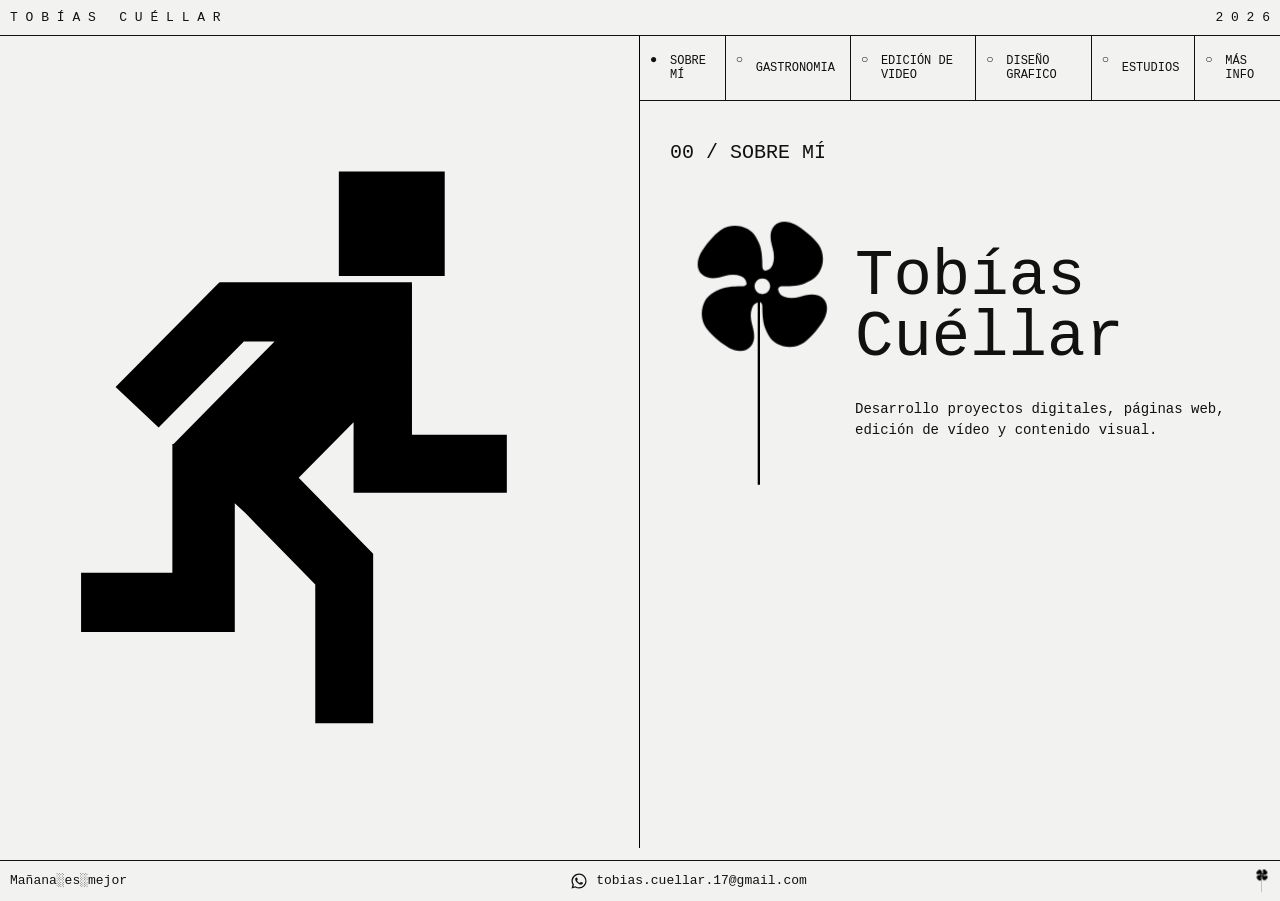
==== index.html @ 62a80a83 "ALL TYPE OF TEXT HOT FIX" ====
<!DOCTYPE html>
<html lang="es">

<head>
    <meta charset="UTF-8">
    <meta name="viewport" content="width=device-width, initial-scale=1.0">

    <title>Tobías — Portfolio</title>

    <link rel="stylesheet" href="style.css">
    <link rel="icon" type="image/png" href="favicon.png">
</head>

<body>

    <header class="header">

        <div class="header-left">
            T O B Í A S &nbsp; C U É L L A R
            </div>

            <div class="header-center">

                <span>"P l e a s e&nbsp;&nbsp;H o l d"</span>

                <span>&nbsp;"Mañana&nbsp;&nbsp;Es&nbsp;&nbsp;Mejor"</span>

            </div>

        <div class="header-right">
            2 0 2 6
        </div>

    </header>


    <main class="page">

        <section class="visual">
            <div class="character-container">
                <svg class="Character" viewBox="0 0 228 285">
                
                    <g id="cuerpo">
                    <path d="display:inline;opacity:1;stroke-width:0.285278" d="m 76.058001,79.867724 v 0.19378 l -0.203605,-0.19171 -39.483377,39.777926 16.346289,15.39234 32.399055,-32.64142 h 11.668021 l -38.848461,38.95525 h 0.01207 v 48.92466 H 23.257091 v 22.52989 h 49.002693 v -0.032 h 9.411828 v -48.8999 l 4.100525,3.83801 26.475903,26.99628 v 52.79678 h 21.99969 v -64.46015 h -0.16434 l 0.0791,-0.0703 -28.20551,-28.76051 20.85609,-21.16409 v 4.77491 h -0.0114 v 22.09012 h 58.24244 V 137.82747 H 148.9967 V 80.933274 h -0.0227 v -1.06557 z"/>
                    </g>
                    <g id="Trago">
                        <path d="m 211.94709,112.96432 -4.62091,0.0341 -8.71626,8.77208 -23.20117,0.032 15.93649,16.08067 v 26.08316 h -6.03891 v 4.6669 h 16.47032 v -4.6669 h -6.14175 v -25.81496 l 16.07602,-16.399 -8.45994,0.0119 z"/>
                    </g>
                    <g id="Cuerpo2">
                        <path d="m 76.010171,79.495564 v 0.19378 l -0.203605,-0.19171 -39.483377,39.777926 16.346289,15.39234 32.399055,-32.64142 h 11.668021 l -38.387836,38.95525 h -0.448552 v 48.92466 H 23.209261 v 22.52989 h 49.002693 v -0.032 h 9.411828 v -48.8999 l 4.100525,3.83801 26.475903,26.99628 v 52.79678 H 134.1999 V 182.6753 h -0.16434 l 0.0791,-0.0703 -28.20551,-28.76051 20.85609,-21.16409 v 4.77491 h -0.0114 v 22.09012 h 58.24244 V 137.45531 H 148.94887 V 80.561114 h -0.0227 v -1.06557 z"/>
                    </g>
                    <g id="Speaker">
                    <path d="m 185.35774,14.925192 -33.86668,22.121654 v 39.813087 l 33.86668,22.297871 z m -64.24726,22.110286 v 39.709734 h 28.15953 V 37.035478 Z">
                    </g>
                    <g id="Camera">
                        <path
                            d="m 180.1762,47.381573 v 1.495986 l -11.25598,5.18788 v -4.105951 c 2.74019,-3.018249 4.42165,-7.08638 4.42165,-11.555505 0,-9.293675 -7.27046,-16.852439 -16.20598,-16.852439 -4.87589,0 -9.25417,2.250435 -12.22783,5.803193 -2.97561,-3.552758 -7.35374,-5.803193 -12.22963,-5.803193 -8.93741,0 -16.20785,7.558764 -16.20785,16.850618 0,4.021193 1.36296,7.714909 3.63245,10.614681 h -3.63245 v 4.755141 h 5.39908 v 22.710162 h 47.05056 V 65.716937 l 11.25584,5.18788 v 1.495985 h 2.86513 V 47.381573 Z m -47.49777,-1.332247 c -4.0561,0 -7.35736,-3.430333 -7.35736,-7.64914 0,-4.218805 3.30126,-7.647164 7.35736,-7.647164 4.05599,0 7.35549,3.430332 7.35549,7.648987 0,4.218805 -3.2995,7.647317 -7.35549,7.647317 z m 24.45746,0 c -4.05613,0 -7.35735,-3.430333 -7.35735,-7.64914 0,-4.218805 3.29947,-7.649139 7.35735,-7.649139 4.056,0 7.35722,3.430334 7.35722,7.649139 0,4.218807 -3.30138,7.64914 -7.35722,7.64914 z"
                        />
                    
                        <rect
                            width="1.011163"
                            height="16.023045"
                            x="168.93257"
                            y="51.775162"
                            fill="white"
                        />
                    </g>
                    <g id="Cabesa">
                        <path style="display:inline;opacity:1;stroke-width:0.285278" d="m 121.15809,37.407783 v 39.709721 h 40.2378 V 37.407783 Z"/>
                    </g>
                    <g id="cabeza">
                        <path d="display:inline;stroke-width:0.285278" d="m 121.44129,37.472929 v 39.70972 h 40.2378 v -39.70972 z">
                    </g>
                    <g id="Boina">
                            <path
                                d="m 84.803928,108.5741 -18.942361,-1.1e-4 4.801857,-7.81071 -17.310506,-0.47814 4.485579,8.28892 -19.418963,3.3e-4 -2.3e-5,13.91528 46.384767,7e-5 z"
                                fill="black"
                                transform="rotate(-43.718109)"
                            />
                    </g>
                    <g id="Pallete">
                    
                            <path
                                d="m 205.15593,152.36953 -15.8206,-3.51937 5.39777,-5.49171 -15.89042,-11.60837 16.26974,-16.55289 31.71101,15.12774 -1.31095,1.33376 c 0,0 -9.97252,10.14608 -14.95877,15.21912 -1.79926,1.83059 -5.39778,5.49172 -5.39778,5.49172 z"
                                fill="black"
                            />
                    
                            <path
                                d="m 195.90974,145.49565 7.95716,1.18937 -1.57363,2.69787 -7.81318,-1.40189 z"
                                fill="white"
                            />
                    
                            <ellipse
                                cx="195.93228"
                                cy="124.45084"
                                rx="5.9891968"
                                ry="2.1778898"
                                fill="white"
                            />
                    
                            <ellipse
                                cx="202.15482"
                                cy="138.37376"
                                rx="6.066978"
                                ry="2.1001079"
                                fill="white"
                            />
                    
                            <ellipse
                                cx="210.39969"
                                cy="130.36224"
                                rx="6.066978"
                                ry="2.4112351"
                                fill="white"
                            />
                    
                            <ellipse
                                cx="194.09506"
                                cy="126.50004"
                                rx="2.2550008"
                                ry="0.88000029"
                                fill="white"
                            />
                    
                            <ellipse
                                cx="207.0822"
                                cy="132.10774"
                                rx="2.750001"
                                ry="1.1000004"
                                fill="white"
                            />
                    
                            <ellipse
                                cx="197.96487"
                                cy="140.16217"
                                rx="2.6950011"
                                ry="1.1000004"
                                fill="white"
                            />
                    
                    </g>
                    <g id="brush">
                    
                            <path
                                d="m -65.598366,107.80498 h 2.489017 v 8.71156 h -2.489017 z"
                                fill="white"
                                transform="rotate(-45)"
                            />
                    
                            <path
                                d="m -67.436615,102.81891 h 3.833127 v 32.78204 h -3.833127 z"
                                transform="rotate(-45)"
                            />
                    
                            <path
                            fill="black"
                            transform="rotate(-45)"
                            d="m -59.401846,94.143806 a 5.7496891,7.1089735 0 0 1 -5.749689,7.108974 5.7496891,7.1089735 0 0 1 -5.749689,-7.108974 5.7496891,7.1089735 0 0 1 5.749689,-7.108973 5.7496891,7.1089735 0 0 1 5.749689,7.108973 z"
                            />
                    
                    
                            <path
                                d="m -61.714475,107.27457 a 3.8937857,2.5737853 0 0 1 -3.893786,2.57378 3.8937857,2.5737853 0 0 1 -3.893786,-2.57378 3.8937857,2.5737853 0 0 1 3.893786,-2.57379 3.8937857,2.5737853 0 0 1 3.893786,2.57379 z"
                            />
                    
                            <path
                                d="m 14.363608,110.85723 c 0,0 -0.621351,-2.64747 0.652379,-4.49443 0.506601,-0.73459 1.537729,-2.19131 1.537729,-2.19131 l 2.136021,-3.91308 c 0,0 0.810912,2.44837 1.204939,3.67626 0.636921,1.98481 1.49964,2.0413 2.57477,2.63448 2.080559,1.14791 3.63625,4.21973 3.63625,4.21973"
                                fill="black"
                            />
                    
                    </g>
                </svg>
            </div>

        </section>

        <section class="content">
            <!-- BOTONES -->
            <nav class="works-nav">

                <button class="activo" data-character="Cabesa,cabeza,Cuerpo2,Cuerpo">
                    SOBRE MÍ
                </button>
            
                <button class="FuckingMolesto" data-character="Cabesa,cabeza,Cuerpo2,Cuerpo,Trago">
                    GASTRONOMIA
                </button>
            
                <button class="Grande" data-character="Camera,Cuerpo2,Cuerpo">
                    EDICIÓN DE VIDEO
                </button>
            
                <button class="Grande" data-character="Boina,Pallete,brush,Cabesa,cabeza,Cuerpo2,Cuerpo">
                    DISEÑO GRAFICO
                </button>
            
                <button data-character="Boina,Pallete,brush,Cabesa,cabeza,Cuerpo2,Cuerpo">
                    ESTUDIOS
                </button>
                
                <button data-character="Boina,Pallete,brush,Cabesa,cabeza,Cuerpo2,Cuerpo">
                    MÁS INFO
                </button>
            
            </nav>


            <!-- CONTENIDO -->

            <div class="works-content">

                <!-- SOBRE MÏ-->
                <article class="work activo">

                    <div class="work-number">
                        00 / SOBRE MÍ
                    </div>
                
                    <div class="about-layout">
                
                        <svg class="pinwheel" viewBox="157 5 35 65">
                
                            <g id="pinwheel">
                
                                <path
                                    id="wings"
                                    d="M188.0538,27.5479c-1.5898-1.3402-3.6892-.5929-4.8749-.2964-1.1859.2964-2.3282.4006-3.4257,0-.9996-.3649-1.2767-1.1016-1.353-1.7288.2657-.4835.683-.5226,1.0252-.5226.8304,0,3.1927,0,4.7365-.6464,2.1429-.8971,3.1808-1.7857,3.7947-3.8763.3719-1.5364.1352-3.1523-.7469-4.4683-1.0566-1.5759-3.7246-3.7003-5.1143-4.4116-1.2529-.6412-3.3534-1.0675-4.5474.349-1.3402,1.5897-.5929,3.689-.2964,4.8749.2964,1.1857.4006,2.3282,0,3.4255-.3651.9997-1.1017,1.2767-1.7291,1.353-.4832-.2655-.5223-.683-.5223-1.0252,0-.8304,0-3.1927-.6464-4.7365-.8971-2.1428-1.7857-3.1808-3.8763-3.7945-1.5364-.372-3.1523-.1354-4.4683.7469-1.5759,1.0564-3.7003,3.7244-4.4116,5.1141-.6412,1.2529-1.0675,3.3534.3488,4.5474,1.5898,1.3402,3.6892.593,4.875.2964,1.1857-.2964,2.3282-.4006,3.4255,0,.9996.3649,1.2767,1.1014,1.353,1.7288-.2657.4835-.683.5228-1.0252.5228-.8304,0-3.1927,0-4.7365.6463-2.1428.8971-3.1808,1.7857-3.7945,3.8763-.372,1.5366-.1354,3.1523.7468,4.4683,1.0566,1.5759,3.7246,3.7005,5.1143,4.4116,1.2529.6412,3.3534,1.0675,4.5474-.3488,1.3402-1.5898.5929-3.6892.2964-4.8749-.2964-1.1859-.4006-2.3282,0-3.4257.3649-.9996,1.1014-1.2767,1.7288-1.353.4835.2657.5228.6831.5228,1.0252,0,.8304,0,3.1927.6463,4.7366.8971,2.1428,1.7857,3.1806,3.8763,3.7945,1.5364.372,3.1523.1352,4.4683-.7469,1.5759-1.0564,3.7005-3.7246,4.4116-5.1143.6412-1.2527,1.0675-3.3534-.3488-4.5474ZM176.6846,25.0001c0,.9303-.7542,1.6845-1.6845,1.6845s-1.6847-.7542-1.6847-1.6845.7542-1.6847,1.6847-1.6847,1.6845.7542,1.6845,1.6847Z"
                                    class="wings"
                                />
                
                                <rect
                                    class="stick"
                                    x="174"
                                    y="27"
                                    width="0.5"
                                    height="41"
                                />
                
                            </g>
                
                        </svg>
                
                        <div class="about-text">
                
                            <h1>
                                Tobías Cuéllar
                            </h1>
                
                            <p>
                                Desarrollo proyectos digitales,
                                páginas web, edición de vídeo y
                                contenido visual.
                            </p>
                
                        </div>
                
                    </div>
                
                </article>


                <!-- Gastronomia -->
                <article class="work">

                    <div class="work-number">
                        01 / GASTRONOMIA
                    </div>

                    <div class="about-layout">
                
                        <svg class="pinwheel" viewBox="157 5 35 65">
                
                            <g id="pinwheel">
                
                                <path
                                    id="wings"
                                    d="M188.0538,27.5479c-1.5898-1.3402-3.6892-.5929-4.8749-.2964-1.1859.2964-2.3282.4006-3.4257,0-.9996-.3649-1.2767-1.1016-1.353-1.7288.2657-.4835.683-.5226,1.0252-.5226.8304,0,3.1927,0,4.7365-.6464,2.1429-.8971,3.1808-1.7857,3.7947-3.8763.3719-1.5364.1352-3.1523-.7469-4.4683-1.0566-1.5759-3.7246-3.7003-5.1143-4.4116-1.2529-.6412-3.3534-1.0675-4.5474.349-1.3402,1.5897-.5929,3.689-.2964,4.8749.2964,1.1857.4006,2.3282,0,3.4255-.3651.9997-1.1017,1.2767-1.7291,1.353-.4832-.2655-.5223-.683-.5223-1.0252,0-.8304,0-3.1927-.6464-4.7365-.8971-2.1428-1.7857-3.1808-3.8763-3.7945-1.5364-.372-3.1523-.1354-4.4683.7469-1.5759,1.0564-3.7003,3.7244-4.4116,5.1141-.6412,1.2529-1.0675,3.3534.3488,4.5474,1.5898,1.3402,3.6892.593,4.875.2964,1.1857-.2964,2.3282-.4006,3.4255,0,.9996.3649,1.2767,1.1014,1.353,1.7288-.2657.4835-.683.5228-1.0252.5228-.8304,0-3.1927,0-4.7365.6463-2.1428.8971-3.1808,1.7857-3.7945,3.8763-.372,1.5366-.1354,3.1523.7468,4.4683,1.0566,1.5759,3.7246,3.7005,5.1143,4.4116,1.2529.6412,3.3534,1.0675,4.5474-.3488,1.3402-1.5898.5929-3.6892.2964-4.8749-.2964-1.1859-.4006-2.3282,0-3.4257.3649-.9996,1.1014-1.2767,1.7288-1.353.4835.2657.5228.6831.5228,1.0252,0,.8304,0,3.1927.6463,4.7366.8971,2.1428,1.7857,3.1806,3.8763,3.7945,1.5364.372,3.1523.1352,4.4683-.7469,1.5759-1.0564,3.7005-3.7246,4.4116-5.1143.6412-1.2527,1.0675-3.3534-.3488-4.5474ZM176.6846,25.0001c0,.9303-.7542,1.6845-1.6845,1.6845s-1.6847-.7542-1.6847-1.6845.7542-1.6847,1.6847-1.6847,1.6845.7542,1.6845,1.6847Z"
                                    class="wings"
                                />
                
                                <rect
                                    class="stick"
                                    x="174"
                                    y="27"
                                    width="0.5"
                                    height="41"
                                />
                
                            </g>
                
                        </svg>
                
                        <div class="about-text">
                
                            <h2 class="Gastronomia">
                                Gastronomia
                                
                            </h2>
        
                            <p>
                                Creación de páginas utilizando
                                HTML, CSS y JavaScript.
                            </p>
                        </div>
                
                    </div>
                
                </article>


                <!-- VIDEO -->
                <article class="work">

                    <div class="work-number">
                        02 / VIDEO
                    </div>

                                    
                    <div class="about-layout">
                
                        <svg class="pinwheel" viewBox="157 5 35 65">
                
                            <g id="pinwheel">
                
                                <path
                                    id="wings"
                                    d="M188.0538,27.5479c-1.5898-1.3402-3.6892-.5929-4.8749-.2964-1.1859.2964-2.3282.4006-3.4257,0-.9996-.3649-1.2767-1.1016-1.353-1.7288.2657-.4835.683-.5226,1.0252-.5226.8304,0,3.1927,0,4.7365-.6464,2.1429-.8971,3.1808-1.7857,3.7947-3.8763.3719-1.5364.1352-3.1523-.7469-4.4683-1.0566-1.5759-3.7246-3.7003-5.1143-4.4116-1.2529-.6412-3.3534-1.0675-4.5474.349-1.3402,1.5897-.5929,3.689-.2964,4.8749.2964,1.1857.4006,2.3282,0,3.4255-.3651.9997-1.1017,1.2767-1.7291,1.353-.4832-.2655-.5223-.683-.5223-1.0252,0-.8304,0-3.1927-.6464-4.7365-.8971-2.1428-1.7857-3.1808-3.8763-3.7945-1.5364-.372-3.1523-.1354-4.4683.7469-1.5759,1.0564-3.7003,3.7244-4.4116,5.1141-.6412,1.2529-1.0675,3.3534.3488,4.5474,1.5898,1.3402,3.6892.593,4.875.2964,1.1857-.2964,2.3282-.4006,3.4255,0,.9996.3649,1.2767,1.1014,1.353,1.7288-.2657.4835-.683.5228-1.0252.5228-.8304,0-3.1927,0-4.7365.6463-2.1428.8971-3.1808,1.7857-3.7945,3.8763-.372,1.5366-.1354,3.1523.7468,4.4683,1.0566,1.5759,3.7246,3.7005,5.1143,4.4116,1.2529.6412,3.3534,1.0675,4.5474-.3488,1.3402-1.5898.5929-3.6892.2964-4.8749-.2964-1.1859-.4006-2.3282,0-3.4257.3649-.9996,1.1014-1.2767,1.7288-1.353.4835.2657.5228.6831.5228,1.0252,0,.8304,0,3.1927.6463,4.7366.8971,2.1428,1.7857,3.1806,3.8763,3.7945,1.5364.372,3.1523.1352,4.4683-.7469,1.5759-1.0564,3.7005-3.7246,4.4116-5.1143.6412-1.2527,1.0675-3.3534-.3488-4.5474ZM176.6846,25.0001c0,.9303-.7542,1.6845-1.6845,1.6845s-1.6847-.7542-1.6847-1.6845.7542-1.6847,1.6847-1.6847,1.6845.7542,1.6845,1.6847Z"
                                    class="wings"
                                />
                
                                <rect
                                    class="stick"
                                    x="174"
                                    y="27"
                                    width="0.5"
                                    height="41"
                                />
                
                            </g>
                
                        </svg>
                
                        <div class="about-text">
                
                            <h2>
                                Edición de vídeo
                            </h2>
                
                            <p>
                                Desarrollo proyectos digitales,
                                páginas web, edición de vídeo y
                                contenido visual.
                            </p>
                
                        </div>
                
                    </div>
                

                    <h2>
                        Edición de vídeo
                    </h2>

                    <p>
                        Edición de vídeos cortos,
                        anuncios y contenido para redes.
                    </p>

                </article>


                <!-- DESIGN -->
                <article class="work">

                    <div class="work-number">
                        03 / DESIGN
                    </div>

                                    
                    <div class="about-layout">
                
                        <svg class="pinwheel" viewBox="157 5 35 65">
                
                            <g id="pinwheel">
                
                                <path
                                    id="wings"
                                    d="M188.0538,27.5479c-1.5898-1.3402-3.6892-.5929-4.8749-.2964-1.1859.2964-2.3282.4006-3.4257,0-.9996-.3649-1.2767-1.1016-1.353-1.7288.2657-.4835.683-.5226,1.0252-.5226.8304,0,3.1927,0,4.7365-.6464,2.1429-.8971,3.1808-1.7857,3.7947-3.8763.3719-1.5364.1352-3.1523-.7469-4.4683-1.0566-1.5759-3.7246-3.7003-5.1143-4.4116-1.2529-.6412-3.3534-1.0675-4.5474.349-1.3402,1.5897-.5929,3.689-.2964,4.8749.2964,1.1857.4006,2.3282,0,3.4255-.3651.9997-1.1017,1.2767-1.7291,1.353-.4832-.2655-.5223-.683-.5223-1.0252,0-.8304,0-3.1927-.6464-4.7365-.8971-2.1428-1.7857-3.1808-3.8763-3.7945-1.5364-.372-3.1523-.1354-4.4683.7469-1.5759,1.0564-3.7003,3.7244-4.4116,5.1141-.6412,1.2529-1.0675,3.3534.3488,4.5474,1.5898,1.3402,3.6892.593,4.875.2964,1.1857-.2964,2.3282-.4006,3.4255,0,.9996.3649,1.2767,1.1014,1.353,1.7288-.2657.4835-.683.5228-1.0252.5228-.8304,0-3.1927,0-4.7365.6463-2.1428.8971-3.1808,1.7857-3.7945,3.8763-.372,1.5366-.1354,3.1523.7468,4.4683,1.0566,1.5759,3.7246,3.7005,5.1143,4.4116,1.2529.6412,3.3534,1.0675,4.5474-.3488,1.3402-1.5898.5929-3.6892.2964-4.8749-.2964-1.1859-.4006-2.3282,0-3.4257.3649-.9996,1.1014-1.2767,1.7288-1.353.4835.2657.5228.6831.5228,1.0252,0,.8304,0,3.1927.6463,4.7366.8971,2.1428,1.7857,3.1806,3.8763,3.7945,1.5364.372,3.1523.1352,4.4683-.7469,1.5759-1.0564,3.7005-3.7246,4.4116-5.1143.6412-1.2527,1.0675-3.3534-.3488-4.5474ZM176.6846,25.0001c0,.9303-.7542,1.6845-1.6845,1.6845s-1.6847-.7542-1.6847-1.6845.7542-1.6847,1.6847-1.6847,1.6845.7542,1.6845,1.6847Z"
                                    class="wings"
                                />
                
                                <rect
                                    class="stick"
                                    x="174"
                                    y="27"
                                    width="0.5"
                                    height="41"
                                />
                
                            </g>
                
                        </svg>
                
                        <div class="about-text">
                
                            <h2>
                                Diseño
                            </h2>
                
                            <p>
                                Desarrollo proyectos digitales,
                                páginas web, edición de vídeo y
                                contenido visual.
                            </p>
                
                        </div>
                
                    </div>
                

                    <h2>
                        Diseño
                    </h2>

                    <p>
                        Diseño gráfico, edición de imágenes
                        y creación de recursos visuales.
                    </p>

                </article>

            </div>

        </section>

    </main>


    <footer>
        <div>
            Mañana░es░mejor
        </div>
        <div class="contacto">
            <a class="whatsapp" href="">
        
                <svg viewBox="0 0 24 24" width="20" height="20">
                    
                    <path fill="currentColor" d="M12.04 2C6.51 2 2 6.51 2 12.04c0 1.77.46 3.5 1.34 5.04L2 22l5.08-1.33a10 10 0 0 0 4.96 1.33h.01C17.57 22 22 17.49 22 12.04 22 6.51 17.57 2 12.04 2zm0 18.33h-.01a8.3 8.3 0 0 1-4.23-1.16l-.3-.18-3.02.79.81-2.94-.2-.31a8.3 8.3 0 1 1 6.95 3.8zm4.55-6.22c-.25-.13-1.48-.73-1.71-.81-.23-.08-.4-.13-.57.13-.17.25-.65.81-.8.98-.15.17-.3.19-.55.06-.25-.13-1.05-.39-2-1.24-.74-.66-1.24-1.47-1.39-1.72-.15-.25-.02-.39.11-.52.12-.12.25-.3.38-.45.13-.15.17-.25.25-.42.08-.17.04-.32-.02-.45-.06-.13-.57-1.37-.78-1.88-.21-.5-.42-.43-.57-.44h-.49c-.17 0-.44.06-.67.32-.23.25-.88.86-.88 2.1s.9 2.44 1.02 2.61c.13.17 1.77 2.71 4.3 3.8.6.26 1.07.41 1.44.52.61.19 1.17.16 1.61.1.49-.07 1.48-.61 1.69-1.2.21-.59.21-1.1.15-1.2-.06-.11-.23-.17-.48-.3z"></path>
                </svg>
        
            </a>
        
            <a href="">
                tobias.cuellar.17@gmail.com
            </a>
        
        </div>
        <div class="pinwheel-container">
            <svg class="pinwheel" viewBox="120 -10 100 100">

                <g id="pinwheel">
                
                    <path
                        id="wings"
                        d="M188.0538,27.5479c-1.5898-1.3402-3.6892-.5929-4.8749-.2964-1.1859.2964-2.3282.4006-3.4257,0-.9996-.3649-1.2767-1.1016-1.353-1.7288.2657-.4835.683-.5226,1.0252-.5226.8304,0,3.1927,0,4.7365-.6464,2.1429-.8971,3.1808-1.7857,3.7947-3.8763.3719-1.5364.1352-3.1523-.7469-4.4683-1.0566-1.5759-3.7246-3.7003-5.1143-4.4116-1.2529-.6412-3.3534-1.0675-4.5474.349-1.3402,1.5897-.5929,3.689-.2964,4.8749.2964,1.1857.4006,2.3282,0,3.4255-.3651.9997-1.1017,1.2767-1.7291,1.353-.4832-.2655-.5223-.683-.5223-1.0252,0-.8304,0-3.1927-.6464-4.7365-.8971-2.1428-1.7857-3.1808-3.8763-3.7945-1.5364-.372-3.1523-.1354-4.4683.7469-1.5759,1.0564-3.7003,3.7244-4.4116,5.1141-.6412,1.2529-1.0675,3.3534.3488,4.5474,1.5898,1.3402,3.6892.593,4.875.2964,1.1857-.2964,2.3282-.4006,3.4255,0,.9996.3649,1.2767,1.1014,1.353,1.7288-.2657.4835-.683.5228-1.0252.5228-.8304,0-3.1927,0-4.7365.6463-2.1428.8971-3.1808,1.7857-3.7945,3.8763-.372,1.5366-.1354,3.1523.7468,4.4683,1.0566,1.5759,3.7246,3.7005,5.1143,4.4116,1.2529.6412,3.3534,1.0675,4.5474-.3488,1.3402-1.5898.5929-3.6892.2964-4.8749-.2964-1.1859-.4006-2.3282,0-3.4257.3649-.9996,1.1014-1.2767,1.7288-1.353.4835.2657.5228.6831.5228,1.0252,0,.8304,0,3.1927.6463,4.7366.8971,2.1428,1.7857,3.1806,3.8763,3.7945,1.5364.372,3.1523.1352,4.4683-.7469,1.5759-1.0564,3.7005-3.7246,4.4116-5.1143.6412-1.2527,1.0675-3.3534-.3488-4.5474ZM176.6846,25.0001c0,.9303-.7542,1.6845-1.6845,1.6845s-1.6847-.7542-1.6847-1.6845.7542-1.6847,1.6847-1.6847,1.6845.7542,1.6845,1.6847Z"
                        class="wings"
                        />
        
                    <rect
                        class="stick"
                        x="174"
                        y="27"
                        width="0.5"
                        height="41"
                        />
        
                </g>
            </svg>
            
        </div>
    </footer>


    <script>

        function mostrarSolo(...ids) {
    
            document.querySelectorAll(".Character g").forEach(elemento => {
                elemento.classList.add("oculto");
            });
    
            ids.forEach(id => {
                const elemento = document.getElementById(id);
    
                if (elemento) {
                    elemento.classList.remove("oculto");
                }
            });
        }
    
    
        // BOTONES DEL PORTFOLIO
    
        const botones = document.querySelectorAll(".works-nav button");
        const trabajos = document.querySelectorAll(".work");
    
        botones.forEach((boton, indice) => {
    
            boton.addEventListener("click", () => {
    
                // Quitar activo de todos
                botones.forEach(b => {
                    b.classList.remove("activo");
                });
    
                trabajos.forEach(trabajo => {
                    trabajo.classList.remove("activo");
                });
    
    
                // Activar botón
                boton.classList.add("activo");
    
                // Activar contenido
                if (trabajos[indice]) {
                    trabajos[indice].classList.add("activo");
                }
    
    
                // Cambiar personaje
                const partes = boton.dataset.character;
    
                if (partes) {
                    mostrarSolo(...partes.split(","));
                }
    
            });
    
        });
    
    
        // ESTADO INICIAL
    
        const primerBoton = document.querySelector(".works-nav button");
    
        if (primerBoton) {
            const partes = primerBoton.dataset.character;
    
            if (partes) {
                mostrarSolo(...partes.split(","));
            }
        }
    
    </script>

</body>

</html>
---- style.css ----
* {
    margin: 0;
    padding: 0;
    box-sizing: border-box;
}

body {
    background: #f2f2f0;
    color: #111;
    font-family: monospace;

    height: 100vh;
    margin: 0;

    display: grid;
    grid-template-rows: auto minmax(0, 1fr) auto;
}

.about-layout {
    display: grid;
    grid-template-columns: 180px 1fr;
    align-items: center;

    width: 100%;
    min-height: 300px;
}

.about-layout .pinwheel {
    width: 180px;
    height: 300px;
    margin-left: 0;
}
.about-text {
    padding-left: 5px;
}
.about-text h1 {
    margin-bottom: 30px;
}
/* CONTENEDOR PRINCIPAL */

.page {
    min-height: 0;
    min-width: 0;

    display: grid;
    grid-template-columns: 1fr 1fr;
}


/* COLUMNA DEL SVG */

.visual {
    display: flex;
    justify-content: center;
    align-items: center;

    position: relative;
}
.visual::after {
    content: "";
    position: absolute;
    right: 0;
    top: 0;
    bottom: 12px;
    width: 1px;
    background: #000;
}


/* PINWHEEL */

.pinwheel-container {
    position: relative;

    display: flex;
    justify-content: center;
    align-items: center;
}

.pinwheel {
    width: 70%;
    max-width: 500px;
    height: auto;
}

.wings {
    fill: black;

    transform-box: fill-box;
    transform-origin: center;

    animation: slow-down 3s ease-out forwards;
}


/* PERSONAJE */

.character-container {
    display: flex;
    justify-content: center;
    align-items: center;
}

.Character {
    width: 600px;
    height: auto;
}


/* OCULTAR PARTES DEL PERSONAJE */

.oculto {
    display: none;
}


/* ANIMACIÓN DEL PINWHEEL */

.pinwheel:hover .wings {
    animation: spin 1s linear infinite;
}

@keyframes spin {
    from {
        transform: rotate(0deg);
    }

    to {
        transform: rotate(360deg);
    }
}

@keyframes slow-down {
    from {
        transform: rotate(0deg);
    }

    to {
        transform: rotate(360deg);
    }
}


/* COLUMNA DERECHA */

.content {
    padding: 0px;
}


/* HEADER */

.header {
    display: flex;
    justify-content: space-between;
    align-items: center;

    padding-bottom: 0px;
    border-bottom: 1px solid #111;
}
.header-left{
    padding: 10px 10px;
}

.header-center {
    padding: 10x 10px;

    position: relative;
    height: 35px;

    min-width: 200px;
}

.header-center span {
    position: absolute;
    left: 10px;
    top: 10px;
    white-space: nowrap;

    opacity: 0;

    animation: cambiarTexto 6s infinite;
}

.header-center span:first-child {
    animation-delay: 0s;
}

.header-center span:last-child {
    animation-delay: 3s;
}

@keyframes cambiarTexto {

    0% {
        opacity: 0;
    }

    10% {
        opacity: 1;
    }

    40% {
        opacity: 1;
    }

    50% {
        opacity: 0;
    }

    100% {
        opacity: 0;
    }
}

.header-right{
    padding: 10px 10px;
}
.name {
    font-size: 30px;
    font-weight: bold;
}

.year {
    font-size: 30px;
}


/* BOTONES */

.works-nav {
    display: flex;
    border-bottom: 1px solid #111;
}

.works-nav button {
    position: relative;

    background: transparent;
    border: none;
    border-right: 1px solid #111;

    padding: 18px 15px 18px 30px;

    font-family: monospace;
    font-size: 12px;
    text-align: left;

    color: #111;
    cursor: pointer;

    transition:
        background 0.2s ease,
        color 0.2s ease;
}

.works-nav button:last-child {
    border-right: none;
}


/* CÍRCULO VACÍO */

.works-nav button::before {
    content: "○";

    position: absolute;
    left: 10px;
    top: 17px;

    font-size: 12px;

    transition: transform 0.2s ease;
}


/* SELECCIONADO */

.works-nav button.activo::before {
    content: "●";
}


/* HOVER */

.works-nav button:hover {
    background: #111;
    color: #f2f2f0;
}

.works-nav button:hover::before {
    content: "●";
    transform: scale(1.1);
}


/* CONTENIDO */

.works-content {
    padding-top: 10px;
}

.work {
    display: none;
}

.work.activo {
    display: block;
    padding: 30px;
}


/* TEXTO */


.work-number {
    font-size: 20px;
    margin-bottom: 30px;
}

.work h1 {
    font-size: clamp(32px, 5vw, 70px);
    font-weight: normal;
    line-height: 0.95;
    margin-bottom: 30px;
}

.work p {
    max-width: 450px;
    font-size: 14px;
    line-height: 1.5;
}


/*FOOTER*/
footer {
    display: flex;
    justify-content: space-between;
    align-items: center;

    width: 100%;
    height: 40px;

    padding: 0;
    margin: 0;

    border-top: 1px solid #111;
}

footer > div {
    margin: 10;
    padding: 10px 10px;
}

footer .pinwheel-container {
    margin: 0;
    padding: 0;
    height: 40px;
}

footer .pinwheel {
    width: 40px;
    height: 40px;
    display: block;
}
footer a {
    color: #111;
    text-decoration: none;
    transition: color 0.2s ease;
}

footer a:hover {
    color: #F15A22FF;
}

.contacto {
    display: flex;
    align-items: center;
    gap: 8px;
}

.whatsapp {
    width: 18px;
    height: 18px;
    color: #111;
    display: flex;
    transition: color 0.2s ease;
}

.whatsapp svg {
    width: 100%;
    height: 100%;
}

.whatsapp:hover {
    color: #F15A22FF;
}

.email {
    color: inherit;
    text-decoration: none;
}

.email:hover {
    color: #F15A22FF;
}

/* VERSION DE TELEFONOS */


@media (max-width: 700px) {

    /*PÁGINA*/

    body {
        min-height: 100vh;
        height: auto;

        display: flex;
        flex-direction: column;
    }

    .page {
        display: flex;
        flex-direction: column;

        width: 100%;
        min-height: 0;
        flex: 1;
    }


    /* =========================
    HEADER
       ========================= */

    .header {
        height: 45px;

        flex-shrink: 0;

        display: flex;
        align-items: center;

        border-bottom: 1px solid #111;
    }

    .header-left {
        padding: 10px;
    }

    .header-right {
        padding: 10px;
    }

    .name,
    .year {
        font-size: 16px;
    }

    .header-center {
        flex: 1;
        min-width: 0;
        height: 35px;

        padding: 0;

        overflow: hidden;
    }

    .header-center span {
        top: 10px;
        left: 50%;

        transform: translateX(-50%);

        font-size: 10px;
        white-space: nowrap;
    }


    /* =========================
    BLOQUE VISUAL
       ========================= */

    .visual {
        width: 100%;
        height: 320px;
        min-height: 320px;

        display: flex;
        justify-content: center;
        align-items: center;

        position: relative;

        border-bottom: 1px solid #111;
    }

    .visual::after {
        display: none;
    }

    .pinwheel-container {
        width: 100%;
        height: 100%;

        display: flex;
        justify-content: center;
        align-items: center;
    }

    .pinwheel {
        width: 230px;
        height: 230px;

        max-width: none;
    }


    /* =========================
    PERSONAJE
       ========================= */

    .character-container {
        width: 100%;
        height: 260px;
    
        display: flex;
        justify-content: center;
        align-items: center;

        overflow: visible;
        transform: translateY(10px);
    
    }
    
    .Character {
        width: 78%;
        max-width: 300px;
        height: auto;
    }

    /* =========================
    CONTENIDO
       ========================= */

    .content {
        width: 100%;
        padding: 0;
    }


    /* =========================
    NAVEGACIÓN
       ========================= */

    .works-nav {
        width: 100%;
    
        display: flex;
        flex-wrap: nowrap;
    
        border-bottom: 1px solid #111;
    }
    
    .works-nav button {
        flex: 1;
        min-width: 0;
    
        padding: 14px 4px 14px 18px;
    
        font-family: monospace;
        font-size: 9px;
        line-height: 1;
    
        white-space: nowrap;
    
        border-right: 1px solid #111;
    }

    .works-nav button.Grande {
        font-size: 9px;
        white-space: wrap;
    }
    .works-nav button.FuckingMolesto {
        font-size: 8px;
        white-space: wrap;
    }

    .works-nav button::before {
        left: 6px;
        top: 13px;
    
        font-size: 9px;
    }

    /* =========================
    WORK
       ========================= */

    .works-content {
        padding: 0;
    }

    .work {
        display: none;
    }

    .work.activo {
        display: block;

        padding: 30px 20px 40px;
    }

    .work-number {
        font-size: 15px;

        margin-bottom: 25px;
    }

    .work h1 {
        font-size: clamp(42px, 13vw, 65px);

        font-weight: normal;

        line-height: 0.9;

        margin-bottom: 30px;
    }

    .work p {
        width: 100%;
        max-width: 400px;

        font-size: 13px;

        line-height: 1.5;
    }


    /* =========================
    FOOTER
       ========================= */

    footer {
        width: 100%;
        height: 40px;

        flex-shrink: 0;

        border-top: 1px solid #111;
    }

    footer > div {
        margin: 0;
        padding: 10px;
    }

    footer .pinwheel-container {
        width: auto;
        height: 40px;
    }

    footer .pinwheel {
        width: 30px;
        height: 30px;
    }

    .contacto {
        gap: 6px;

        font-size: 10px;
    }

    .whatsapp {
        width: 16px;
        height: 16px;
    }
}
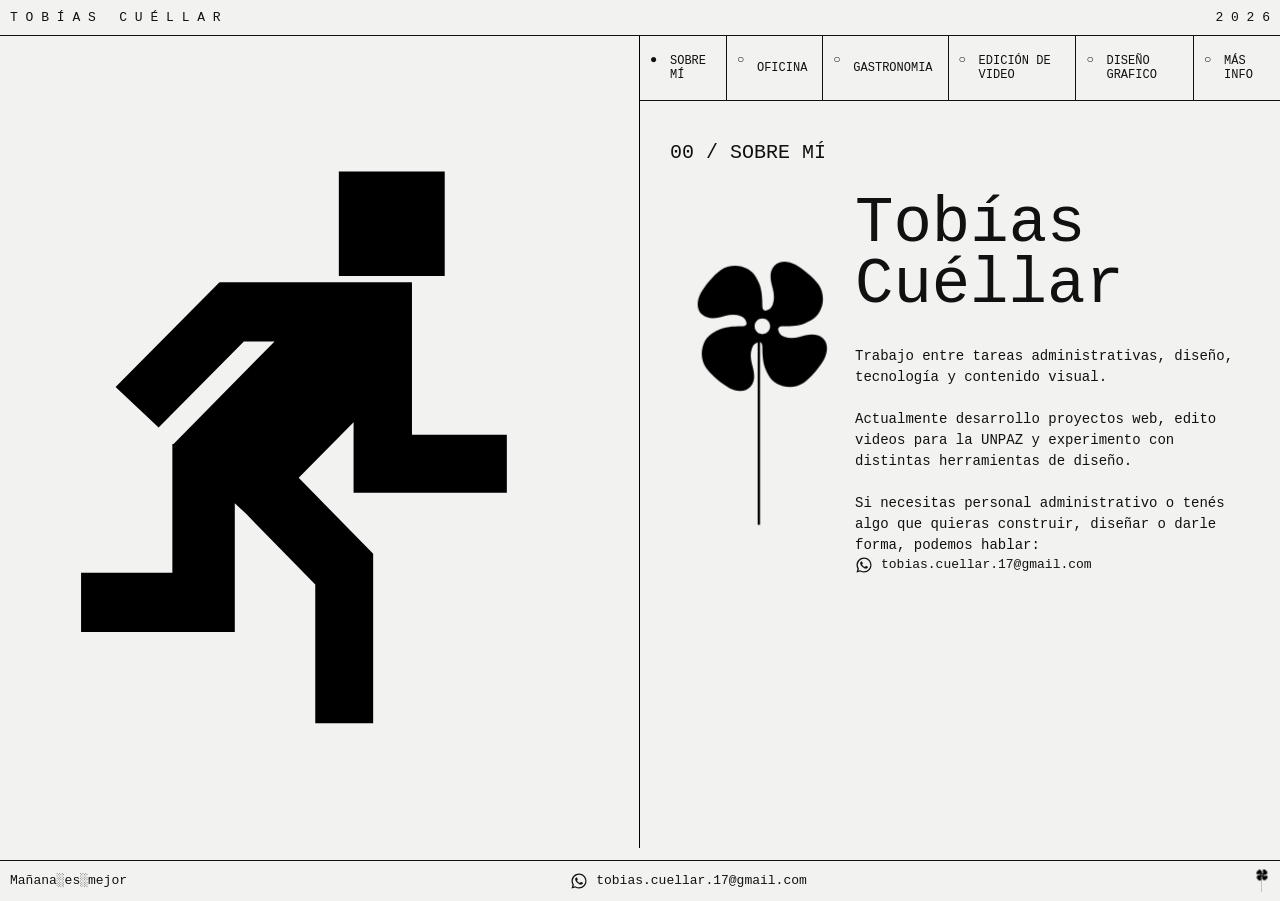
==== commit 3c15d6df: "about me description" ====
--- a/index.html
+++ b/index.html
@@ -180,6 +180,10 @@
 
                 <button class="activo" data-character="Cabesa,cabeza,Cuerpo2,Cuerpo">
                     SOBRE MÍ
+                </button>
+            
+                <button data-character="Boina,Pallete,brush,Cabesa,cabeza,Cuerpo2,Cuerpo">
+                    OFICINA
                 </button>
             
                 <button class="FuckingMolesto" data-character="Cabesa,cabeza,Cuerpo2,Cuerpo,Trago">
@@ -195,10 +199,6 @@
                 </button>
             
                 <button data-character="Boina,Pallete,brush,Cabesa,cabeza,Cuerpo2,Cuerpo">
-                    ESTUDIOS
-                </button>
-                
-                <button data-character="Boina,Pallete,brush,Cabesa,cabeza,Cuerpo2,Cuerpo">
                     MÁS INFO
                 </button>
             
@@ -247,11 +247,28 @@
                             </h1>
                 
                             <p>
-                                Desarrollo proyectos digitales,
-                                páginas web, edición de vídeo y
-                                contenido visual.
+                                Trabajo entre tareas administrativas, diseño, tecnología y contenido visual.<br>
+                                <br>
+                                Actualmente desarrollo proyectos web, edito videos para la UNPAZ y experimento con distintas herramientas de diseño.<br>
+                                <br>
+                                Si necesitas personal administrativo o tenés algo que quieras construir, diseñar o darle forma, podemos hablar:
                             </p>
-                
+
+                            <div class="contacto">
+                                <a class="whatsapp" href="https://wa.link/q6oalr" target="_blank">
+                            
+                                    <svg viewBox="0 0 24 24" width="20" height="20">
+                                        
+                                        <path fill="currentColor" d="M12.04 2C6.51 2 2 6.51 2 12.04c0 1.77.46 3.5 1.34 5.04L2 22l5.08-1.33a10 10 0 0 0 4.96 1.33h.01C17.57 22 22 17.49 22 12.04 22 6.51 17.57 2 12.04 2zm0 18.33h-.01a8.3 8.3 0 0 1-4.23-1.16l-.3-.18-3.02.79.81-2.94-.2-.31a8.3 8.3 0 1 1 6.95 3.8zm4.55-6.22c-.25-.13-1.48-.73-1.71-.81-.23-.08-.4-.13-.57.13-.17.25-.65.81-.8.98-.15.17-.3.19-.55.06-.25-.13-1.05-.39-2-1.24-.74-.66-1.24-1.47-1.39-1.72-.15-.25-.02-.39.11-.52.12-.12.25-.3.38-.45.13-.15.17-.25.25-.42.08-.17.04-.32-.02-.45-.06-.13-.57-1.37-.78-1.88-.21-.5-.42-.43-.57-.44h-.49c-.17 0-.44.06-.67.32-.23.25-.88.86-.88 2.1s.9 2.44 1.02 2.61c.13.17 1.77 2.71 4.3 3.8.6.26 1.07.41 1.44.52.61.19 1.17.16 1.61.1.49-.07 1.48-.61 1.69-1.2.21-.59.21-1.1.15-1.2-.06-.11-.23-.17-.48-.3z"></path>
+                                    </svg>
+                            
+                                </a>
+                            
+                                <a href="https://mail.google.com/mail/?view=cm&amp;fs=1&amp;to=tobias.cuellar.17@gmail.com" target="_blank">
+                                    tobias.cuellar.17@gmail.com
+                                </a>
+                            </div>
+                            
                         </div>
                 
                     </div>
@@ -259,7 +276,7 @@
                 </article>
 
 
-                <!-- Gastronomia -->
+                <!-- OFICINA -->
                 <article class="work">
 
                     <div class="work-number">
@@ -308,7 +325,7 @@
                 </article>
 
 
-                <!-- VIDEO -->
+                <!-- Gastronomia -->
                 <article class="work">
 
                     <div class="work-number">
@@ -369,7 +386,7 @@
                 </article>
 
 
-                <!-- DESIGN -->
+                <!-- VIDEO -->
                 <article class="work">
 
                     <div class="work-number">
@@ -429,6 +446,130 @@
 
                 </article>
 
+
+                <!-- DESIGN -->
+                <article class="work">
+
+                    <div class="work-number">
+                        04 / DISEÑO GRÁFICO
+                    </div>
+
+                                    
+                    <div class="about-layout">
+                
+                        <svg class="pinwheel" viewBox="157 5 35 65">
+                
+                            <g id="pinwheel">
+                
+                                <path
+                                    id="wings"
+                                    d="M188.0538,27.5479c-1.5898-1.3402-3.6892-.5929-4.8749-.2964-1.1859.2964-2.3282.4006-3.4257,0-.9996-.3649-1.2767-1.1016-1.353-1.7288.2657-.4835.683-.5226,1.0252-.5226.8304,0,3.1927,0,4.7365-.6464,2.1429-.8971,3.1808-1.7857,3.7947-3.8763.3719-1.5364.1352-3.1523-.7469-4.4683-1.0566-1.5759-3.7246-3.7003-5.1143-4.4116-1.2529-.6412-3.3534-1.0675-4.5474.349-1.3402,1.5897-.5929,3.689-.2964,4.8749.2964,1.1857.4006,2.3282,0,3.4255-.3651.9997-1.1017,1.2767-1.7291,1.353-.4832-.2655-.5223-.683-.5223-1.0252,0-.8304,0-3.1927-.6464-4.7365-.8971-2.1428-1.7857-3.1808-3.8763-3.7945-1.5364-.372-3.1523-.1354-4.4683.7469-1.5759,1.0564-3.7003,3.7244-4.4116,5.1141-.6412,1.2529-1.0675,3.3534.3488,4.5474,1.5898,1.3402,3.6892.593,4.875.2964,1.1857-.2964,2.3282-.4006,3.4255,0,.9996.3649,1.2767,1.1014,1.353,1.7288-.2657.4835-.683.5228-1.0252.5228-.8304,0-3.1927,0-4.7365.6463-2.1428.8971-3.1808,1.7857-3.7945,3.8763-.372,1.5366-.1354,3.1523.7468,4.4683,1.0566,1.5759,3.7246,3.7005,5.1143,4.4116,1.2529.6412,3.3534,1.0675,4.5474-.3488,1.3402-1.5898.5929-3.6892.2964-4.8749-.2964-1.1859-.4006-2.3282,0-3.4257.3649-.9996,1.1014-1.2767,1.7288-1.353.4835.2657.5228.6831.5228,1.0252,0,.8304,0,3.1927.6463,4.7366.8971,2.1428,1.7857,3.1806,3.8763,3.7945,1.5364.372,3.1523.1352,4.4683-.7469,1.5759-1.0564,3.7005-3.7246,4.4116-5.1143.6412-1.2527,1.0675-3.3534-.3488-4.5474ZM176.6846,25.0001c0,.9303-.7542,1.6845-1.6845,1.6845s-1.6847-.7542-1.6847-1.6845.7542-1.6847,1.6847-1.6847,1.6845.7542,1.6845,1.6847Z"
+                                    class="wings"
+                                />
+                
+                                <rect
+                                    class="stick"
+                                    x="174"
+                                    y="27"
+                                    width="0.5"
+                                    height="41"
+                                />
+                
+                            </g>
+                
+                        </svg>
+                
+                        <div class="about-text">
+                
+                            <h2>
+                                Diseño
+                            </h2>
+                
+                            <p>
+                                Desarrollo proyectos digitales,
+                                páginas web, edición de vídeo y
+                                contenido visual.
+                            </p>
+                
+                        </div>
+                
+                    </div>
+                
+
+                    <h2>
+                        Diseño
+                    </h2>
+
+                    <p>
+                        Diseño gráfico, edición de imágenes
+                        y creación de recursos visuales.
+                    </p>
+
+                </article>
+
+
+                <!-- Más info -->
+                <article class="work">
+
+                    <div class="work-number">
+                        05 / MÁS INFORMACÍON
+                    </div>
+
+                                    
+                    <div class="about-layout">
+                
+                        <svg class="pinwheel" viewBox="157 5 35 65">
+                
+                            <g id="pinwheel">
+                
+                                <path
+                                    id="wings"
+                                    d="M188.0538,27.5479c-1.5898-1.3402-3.6892-.5929-4.8749-.2964-1.1859.2964-2.3282.4006-3.4257,0-.9996-.3649-1.2767-1.1016-1.353-1.7288.2657-.4835.683-.5226,1.0252-.5226.8304,0,3.1927,0,4.7365-.6464,2.1429-.8971,3.1808-1.7857,3.7947-3.8763.3719-1.5364.1352-3.1523-.7469-4.4683-1.0566-1.5759-3.7246-3.7003-5.1143-4.4116-1.2529-.6412-3.3534-1.0675-4.5474.349-1.3402,1.5897-.5929,3.689-.2964,4.8749.2964,1.1857.4006,2.3282,0,3.4255-.3651.9997-1.1017,1.2767-1.7291,1.353-.4832-.2655-.5223-.683-.5223-1.0252,0-.8304,0-3.1927-.6464-4.7365-.8971-2.1428-1.7857-3.1808-3.8763-3.7945-1.5364-.372-3.1523-.1354-4.4683.7469-1.5759,1.0564-3.7003,3.7244-4.4116,5.1141-.6412,1.2529-1.0675,3.3534.3488,4.5474,1.5898,1.3402,3.6892.593,4.875.2964,1.1857-.2964,2.3282-.4006,3.4255,0,.9996.3649,1.2767,1.1014,1.353,1.7288-.2657.4835-.683.5228-1.0252.5228-.8304,0-3.1927,0-4.7365.6463-2.1428.8971-3.1808,1.7857-3.7945,3.8763-.372,1.5366-.1354,3.1523.7468,4.4683,1.0566,1.5759,3.7246,3.7005,5.1143,4.4116,1.2529.6412,3.3534,1.0675,4.5474-.3488,1.3402-1.5898.5929-3.6892.2964-4.8749-.2964-1.1859-.4006-2.3282,0-3.4257.3649-.9996,1.1014-1.2767,1.7288-1.353.4835.2657.5228.6831.5228,1.0252,0,.8304,0,3.1927.6463,4.7366.8971,2.1428,1.7857,3.1806,3.8763,3.7945,1.5364.372,3.1523.1352,4.4683-.7469,1.5759-1.0564,3.7005-3.7246,4.4116-5.1143.6412-1.2527,1.0675-3.3534-.3488-4.5474ZM176.6846,25.0001c0,.9303-.7542,1.6845-1.6845,1.6845s-1.6847-.7542-1.6847-1.6845.7542-1.6847,1.6847-1.6847,1.6845.7542,1.6845,1.6847Z"
+                                    class="wings"
+                                />
+                
+                                <rect
+                                    class="stick"
+                                    x="174"
+                                    y="27"
+                                    width="0.5"
+                                    height="41"
+                                />
+                
+                            </g>
+                
+                        </svg>
+                
+                        <div class="about-text">
+                
+                            <h2>
+                                Diseño
+                            </h2>
+                
+                            <p>
+                                Desarrollo proyectos digitales,
+                                páginas web, edición de vídeo y
+                                contenido visual.
+                            </p>
+                
+                        </div>
+                
+                    </div>
+                
+
+                    <h2>
+                        Diseño
+                    </h2>
+
+                    <p>
+                        Diseño gráfico, edición de imágenes
+                        y creación de recursos visuales.
+                    </p>
+
+                </article>
+
+
+                
             </div>
 
         </section>
@@ -441,7 +582,7 @@
             Mañana░es░mejor
         </div>
         <div class="contacto">
-            <a class="whatsapp" href="">
+            <a class="whatsapp" href="https://wa.link/q6oalr" target="_blank">
         
                 <svg viewBox="0 0 24 24" width="20" height="20">
                     
@@ -450,7 +591,7 @@
         
             </a>
         
-            <a href="">
+            <a href="https://mail.google.com/mail/?view=cm&amp;fs=1&amp;to=tobias.cuellar.17@gmail.com" target="_blank">
                 tobias.cuellar.17@gmail.com
             </a>
         
--- a/style.css
+++ b/style.css
@@ -35,6 +35,17 @@
 }
 .about-text h1 {
     margin-bottom: 30px;
+}
+
+.about-text a {
+    color: #111;
+    text-decoration: none;
+    border: none;
+    transition: color 0.2s ease;
+}
+
+.about-text a:hover {
+    color: #F15A22;
 }
 /* CONTENEDOR PRINCIPAL */
 
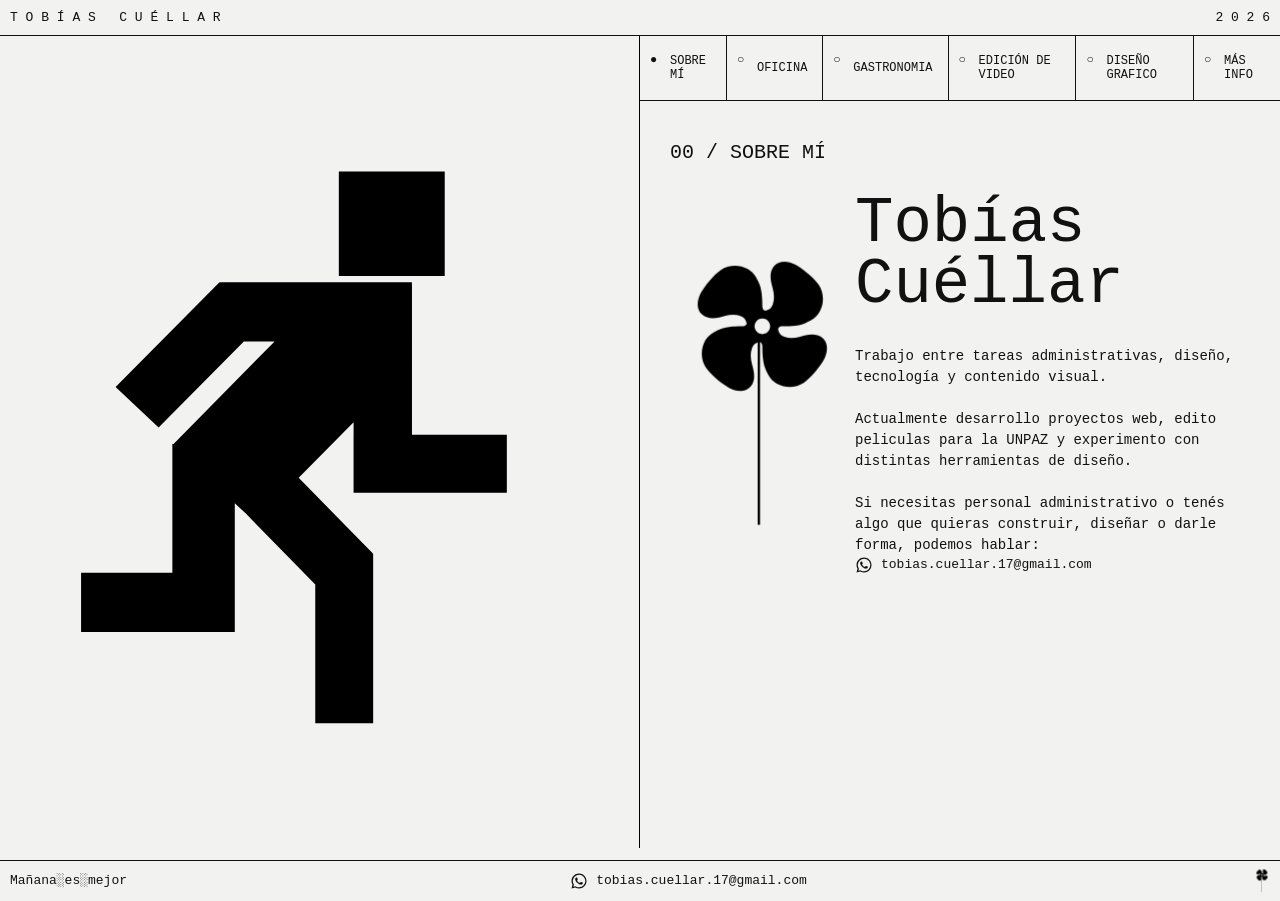
==== commit 5ddca84f: "About me more text" ====
--- a/index.html
+++ b/index.html
@@ -249,7 +249,7 @@
                             <p>
                                 Trabajo entre tareas administrativas, diseño, tecnología y contenido visual.<br>
                                 <br>
-                                Actualmente desarrollo proyectos web, edito videos para la UNPAZ y experimento con distintas herramientas de diseño.<br>
+                                Actualmente desarrollo proyectos web, edito peliculas para la UNPAZ y experimento con distintas herramientas de diseño.<br>
                                 <br>
                                 Si necesitas personal administrativo o tenés algo que quieras construir, diseñar o darle forma, podemos hablar:
                             </p>
@@ -269,9 +269,8 @@
                                 </a>
                             </div>
                             
-                        </div>
-                
-                    </div>
+
+                            
                 
                 </article>
 
@@ -280,7 +279,7 @@
                 <article class="work">
 
                     <div class="work-number">
-                        01 / GASTRONOMIA
+                        01 / OFICINA
                     </div>
 
                     <div class="about-layout">
@@ -543,13 +542,46 @@
                         <div class="about-text">
                 
                             <h2>
-                                Diseño
+                                Estudios: 
                             </h2>
-                
-                            <p>
-                                Desarrollo proyectos digitales,
-                                páginas web, edición de vídeo y
-                                contenido visual.
+                            <br>
+
+                            <h3>
+                                &nbsp;&nbsp;Colegio Secundario Dr Ernesto Miguel Araoz: 
+                            </h3>
+
+                            <p>
+                                &nbsp;&nbsp;&nbsp;&nbsp;bachillerato en biologia
+                            </p>
+                <br>
+                            
+                            <h3>
+                                &nbsp;&nbsp;Universidad Católica de Salta: 
+                            </h3>
+
+                            <p>
+                                &nbsp;&nbsp;&nbsp;&nbsp;Diplomatura en gestión integral mineral
+                            </p>
+                
+                            <br>
+                            
+                            <h3>
+                                &nbsp;&nbsp;Fundación Piksal: 
+                            </h3>
+
+                            <p>
+                                &nbsp;&nbsp;&nbsp;&nbsp;Operación segura de Retroexcavadora 
+                                <br>
+                                &nbsp;&nbsp;&nbsp;&nbsp;Operación segura de Pala cargadora Frontal
+                            </p>
+                
+                            <br>
+                            <h3>
+                                &nbsp;&nbsp;CS50: Introduction to Computer Science: 
+                            </h3>
+
+                            <p>
+                                &nbsp;&nbsp;&nbsp;&nbsp;An introduction to the intellectual enterprises <br>&nbsp;&nbsp;&nbsp;of computer science and the art of programming.
                             </p>
                 
                         </div>
@@ -558,13 +590,38 @@
                 
 
                     <h2>
-                        Diseño
+                        Manejo de programas: 
                     </h2>
 
                     <p>
-                        Diseño gráfico, edición de imágenes
-                        y creación de recursos visuales.
+                        &nbsp;&nbsp;
+                        Microsoft Office,
+                        Google Workspace,
+                        DaVinci Resolve,
+                        base de datos,
+                        PhotoShop,
+                        InkScape,
+                        FL Studio,
+                        entre otros...
                     </p>
+
+                    <br><br>
+
+                    <h2>
+                        "Soft Skills": 
+                    </h2>
+
+                    <p>
+                        &nbsp;&nbsp;
+                        Ingles basico,
+                        Trabajo en equipo,
+                        Comunicación,
+                        Organización,
+                        Resolución de problemas,
+                        Aprendizaje autónomo,
+                        Adaptabilidad,
+                    </p>
+                    
 
                 </article>
 
